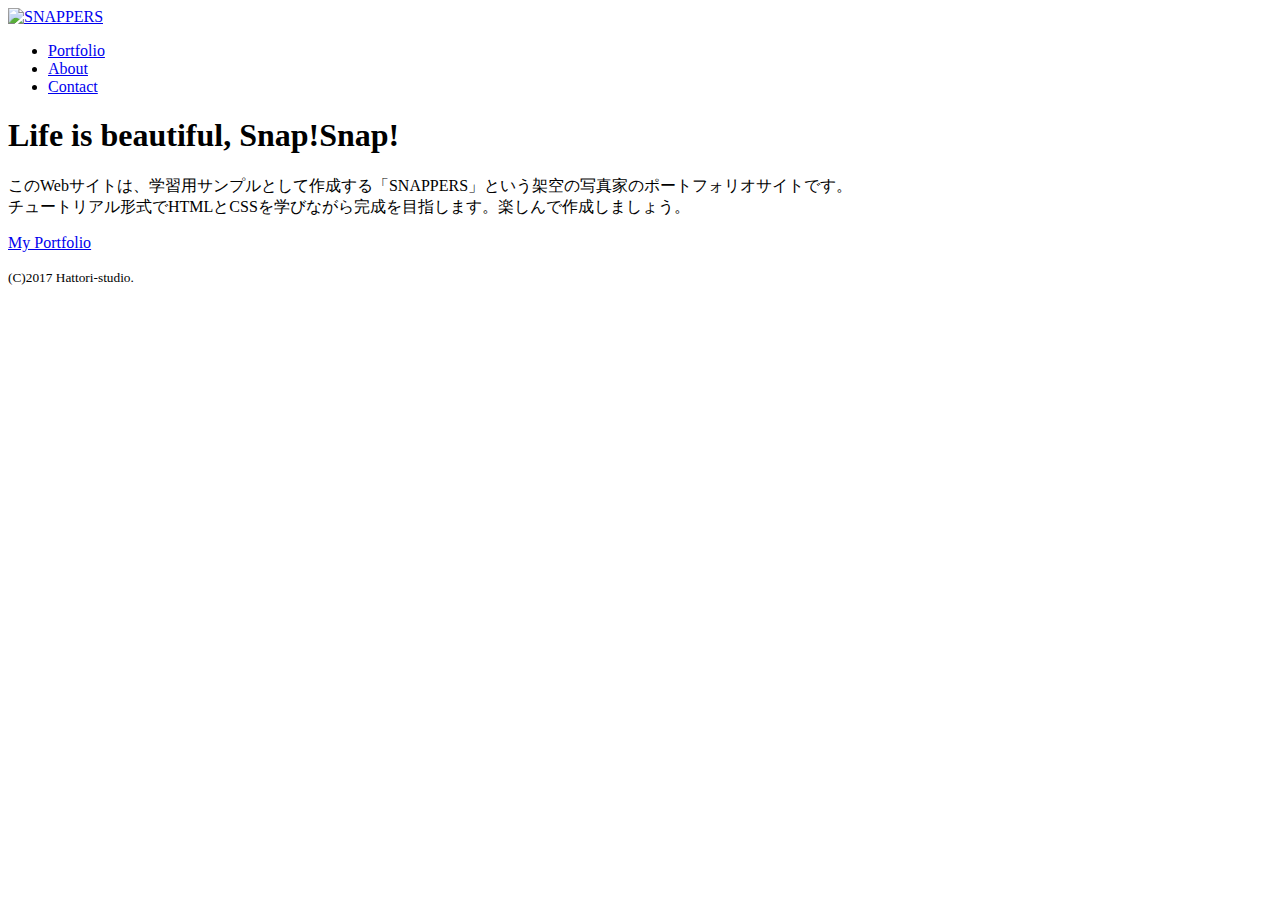
==== index.html @ 32f90e4f "Create index.html" ====
<!DOCTYPE html>
<html>
<head>
<meta charset="utf-8">
<title>風景写真家「SNAPPERS」Official Website</title>
<link href="https://fonts.googleapis.com/css?family=Bitter:400,700&display=swap" rel="stylesheet">
<link href="css/style.css" rel="stylesheet">
<link href="favicon.ico" rel="shortcut icon">
</head>
<body id="index">
  
  <!--header始まり-->
  <header>
    <div class="logo">
      <a href="index.html"><img src="images/logo.png" alt="SNAPPERS"</a>
    </div>
    <nav>
      <ul class="gloval-nav">
        <li><a href="portfolio.html">Portfolio</a></li>
        <li><a href="about.html">About</a></li>
        <li><a href="contact.html">Contact</a></li>
      </ul>
    </nav>
  </header>
  <!--header終わり-->
    
  <!--  wrap始まり  -->
  <div id="wrap">
    <div class="content">
      <h1>Life is beautiful, Snap!Snap!</h1>
      <p>このWebサイトは、学習用サンプルとして作成する「SNAPPERS」という架空の写真家のポートフォリオサイトです。<br>チュートリアル形式でHTMLとCSSを学びながら完成を目指します。楽しんで作成しましょう。</p>
      <p class="btn"><a href="portfolio.html">My Portfolio</a></p>
    </div>
  </div>
  <!--  wrap終わり  -->  
  
  <!--footer始まり    -->
  <footer>
    <small>(C)2017 Hattori-studio.</small>
  </footer>
  <!--footer終わり    -->
    
</body>
</html>
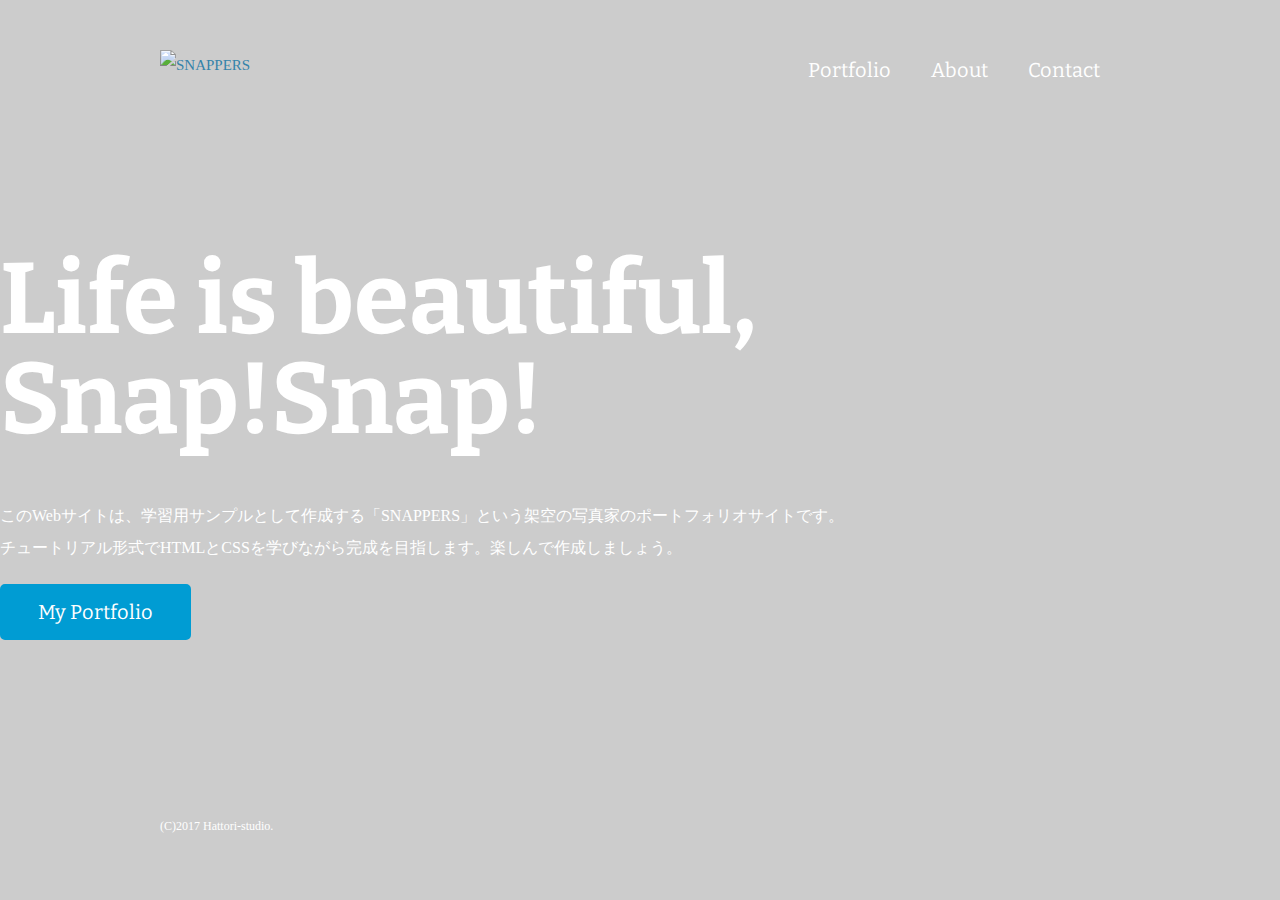
==== commit 98fafa73: "Update index.html" ====
--- a/index.html
+++ b/index.html
@@ -4,7 +4,7 @@
 <meta charset="utf-8">
 <title>風景写真家「SNAPPERS」Official Website</title>
 <link href="https://fonts.googleapis.com/css?family=Bitter:400,700&display=swap" rel="stylesheet">
-<link href="css/style.css" rel="stylesheet">
+<link href="style.css" rel="stylesheet">
 <link href="favicon.ico" rel="shortcut icon">
 </head>
 <body id="index">
--- a/style.css
+++ b/style.css
@@ -0,0 +1,454 @@
+@charset "utf-8";
+
+body {
+  margin: 0;
+  padding: 0;
+  background-color: #cccccc;
+  color: #333333;
+  font-size: 15px;
+  line-height: 2;
+}
+
+p,h1,h2,h3,h4,h5,h6 {
+  margin-top: 0;
+}
+
+img {
+  vertical-align: bottom;
+}
+
+ul {
+  margin: 0;
+  padding: 0;
+}
+
+a {
+  color: #3583aa;
+  text-decoration: none;
+}
+
+a:visited {
+  color: #788d98;
+}
+
+a:hover {
+  text-decoration: underline;
+}
+
+header {
+  width: 960px;
+  height: 100px;
+  margin: 0 auto;  
+}
+
+.logo {
+  float: left;
+  margin-top: 50px;
+}
+
+.gloval-nav {
+  float: right;
+  margin-top: 50px;
+}
+
+.gloval-nav li{
+  float: left;
+  margin: 0 20px;
+  font-size: 20px;
+  list-style: none;
+  font-family: 'Bitter', serif;
+}
+
+.gloval-nav li a {
+  color: #ffffff;
+}
+
+.gloval-nav li a:hover{
+  border-bottom: 2px solid #ffffff;
+  padding-bottom: 3px;
+  text-decoration: none;
+}
+
+#wrap {
+  clear: both;
+  background-color: #ffffff;
+  margin-top: 220px;
+  padding: 35px 0;
+}
+
+.content{
+  width: 960px;
+  margin: o auto;
+}
+
+footer {
+  text-align: center;
+  color: #ffffff;
+  padding:  20px 0;
+  background-color: #767671
+}
+
+footer small {
+  font-size: 12px
+}
+
+#index h1 {
+  font-size: 100px;
+  line-height: 1;
+  color: #ffffff;
+  font-family: 'Bitter', serif; 
+  margin-bottom: 50px;
+  border: none;
+}
+
+#index .content {
+  margin-top: 150px;
+}
+
+#index p {
+  font-size: 16px;
+  color: #ffffff
+}
+
+.btn a {
+  background-color: #009cd3;
+  color: #ffffff;
+  font-size: 20px;
+  font-family: 'Bitter', serif;
+  width: 185px;
+  display: block;
+  text-align: center;
+  line-height: 50px;
+  margin-top: 20px;
+  border-radius: 5px;
+  border: 3px solid #009cd3;
+}
+
+.btn a:hover {
+  text-decoration: none;
+  background-color: #ffffff;
+  color: #009cd3;
+}
+
+#index footer {
+  width: 960px;
+  margin: 150px auto 0 auto;
+  text-align: left;
+  background-color: transparent
+}
+
+#index {
+  background-image: url(../images/bg-index.jpg);
+  background-repeat: no-repeat;
+  background-position: center center;
+  background-attachment: fixed;
+  background-size: cover;
+}
+
+#about {
+  background-image: url(../images/bg-about.jpg);
+  background-repeat: no-repeat;
+  background-position: center top;
+  background-attachment: fixed;
+  background-size: 100% auto;
+}
+
+.main-center {
+  width: 940px;
+  margin: 0 auto;
+}
+
+h1{
+  font-family: 'Bitter', serif;
+  font-size: 35px;
+  border-bottom: 1px solid #cccccc;
+}
+
+h2{
+  font-family: 'Bitter', serif;
+  font-size: 24px;
+}
+
+.icon:before {
+  content: "";
+  padding-right: 10px;
+  border-left: 7px solid #9cb4a4;
+}
+
+#about .profile-txt{
+  width: 540px;
+  float: left;
+}
+
+#about .profile-txt span{
+  font-weight: bold;
+}
+
+#about .profile-image{
+  float: right;
+}
+
+.clearfix:after {
+  content: "";
+  display: block;
+  clear: both;
+}
+
+section{
+  margin-bottom: 35px;
+}
+
+#about .career th{
+  width: 240px;
+  background-color: #f0f0f0;
+  padding: 12px 0;
+  border: 1px solid #cccccc;
+}
+
+#about .career td{
+  width: 660px;
+  padding: 12px 0 12px 40px;
+  border: 1px solid #cccccc;
+}
+
+table{
+  border-spacing: 0;
+  border-collapse: collapse;
+}
+
+#index #wrap{
+  background-color: transparent;
+  margin-top: 0;
+  padding: 0;
+}
+
+#portfolio {
+  background-image: url(../images/bg-portfolio.jpg);
+  background-repeat: no-repeat;
+  background-position: center top;
+  background-attachment: fixed;
+  background-size: 100% auto;
+}
+
+.main{
+  width: 700px;
+  margin: 0 10px;
+  float: left;  
+}
+
+.sidebar{
+  width: 200px;
+  margin: 0 10px 0 30px;
+  float: right;
+  font-family: 'Bitter', serif;
+}
+
+a img:hover{
+  opacity: 0.8;
+}
+
+.sidebar h2{
+  margin-bottom: 10px;
+}
+
+.sidebar ul{
+  font-size: 16px;
+  margin-left: 20px;
+}
+
+.sidebar ul a{
+  color: #333333;
+}
+
+#photograph{ 
+  background-image: url(../images/bg-photograph.jpg);
+  background-repeat: no-repeat;
+  background-position: center top;
+  background-attachment: fixed;
+  background-size: 100% auto;  
+}
+
+#photograph .photograph-list li {
+  float: left;
+  list-style: none;
+  margin: 0 20px 15px 0;
+}
+
+#photograph .photograph-list li:nth-child(3n) {
+  margin-right: 0;  
+}
+
+#video{
+  background-image: url(../images/bg-video.jpg);
+  background-repeat: no-repeat;
+  background-position: center top;
+  background-attachment: fixed;
+  background-size: 100% auto;
+}
+
+#contact {
+  background-image: url(../images/bg-contact.jpg);
+  background-repeat: no-repeat;
+  background-position: center top;
+  background-attachment: fixed;
+  background-size: 100% auto;
+}
+
+#contact .access table{
+  float: left
+}
+
+#contact .access th,
+#contact .access td{
+  text-align: left;
+  vertical-align: top;
+  line-height: 2.5;
+}
+
+#contact .access td{
+  padding-left: 30px;
+}
+
+#contact .access iframe{
+  width: 460px;
+  float: right;
+}
+
+#contact .form{
+  background-color: #eaeaea;
+  padding: 30px 50px;
+}
+
+#contact .form dl dt{
+  width: 165px;
+  padding: 10px 0;
+  float: left;
+  clear: both;
+}
+
+#contact .form dl dd{
+  padding: 10px 0;
+}
+
+#contact .form .name{
+  width: 240px;
+  height: 30px;
+}
+
+#contact .form .email{
+  width: 300px;
+  height: 30px;
+}
+
+#contact .form .tel{
+  width: 240px;
+  height: 30px
+}
+
+#contact .form .type{
+  width: 180px;
+  height: 30px;
+}
+
+#contact .form .message{
+  width: 660px;
+  height: 150px;
+}
+
+#contact .form button {
+  background-color: #009cd3;
+  color: #ffffff;
+  font-size: 20px;
+  width: 120px;
+  display: block;
+  text-align: center;
+  line-height: 50px;
+  border-radius: 5px;
+  border: 3px solid #009cd3;
+  margin-left: 165px;
+}
+
+#contact .form button:hover {
+  background-color: #ffffff;
+  color: #009cd3;
+  cursor: pointer
+}
+
+#contact .form .required:after{
+  content: "*";
+  color: #ff0000;
+}
+
+#contact .form .attention{
+  margin: 20px 0 0 165px
+}
+
+@media screen and (max-width:600px) {
+/*  画面サイズが600px以下の場合に適用*/
+  
+  body {
+    font-size: 3.5vw;    
+  }
+  
+  h1{
+    font-size: 7.2vw;
+  }
+  
+  h2{
+    font-size: 6vw;
+  }
+  
+  header{
+    width: auto;
+    margin: 0 5%;
+  }
+  
+  .logo{
+    float: none;
+    margin-top: 60px;
+    text-align: center;
+  }
+  
+  .gloval-nav{
+    float: none;
+    margin-top: 40px;
+    text-align: center;
+  }
+  
+  .gloval-nav li{
+    display: inline;
+    float: none;
+    margin: 0 8px;
+  }
+  
+  #wrap{
+    margin-top: 40px;
+    padding: 35px 0 0;
+  }
+  
+  .content{
+    width: 100%;
+  }
+  
+  .main{
+    float: none;
+    width: auto;
+    margin: 0 5%;
+  }
+  
+  h2 img{
+    max-width: 100%;
+  }
+  
+  #portfolio{
+    background-image: url(../images/bg-portfolio-sp.jpg);
+  }
+  
+  .sidebar{
+    width: auto;
+    float: none;
+    margin: 0;
+    padding: 30px 10px 10px;
+    background-color: #f7f6f4;
+  }
+}
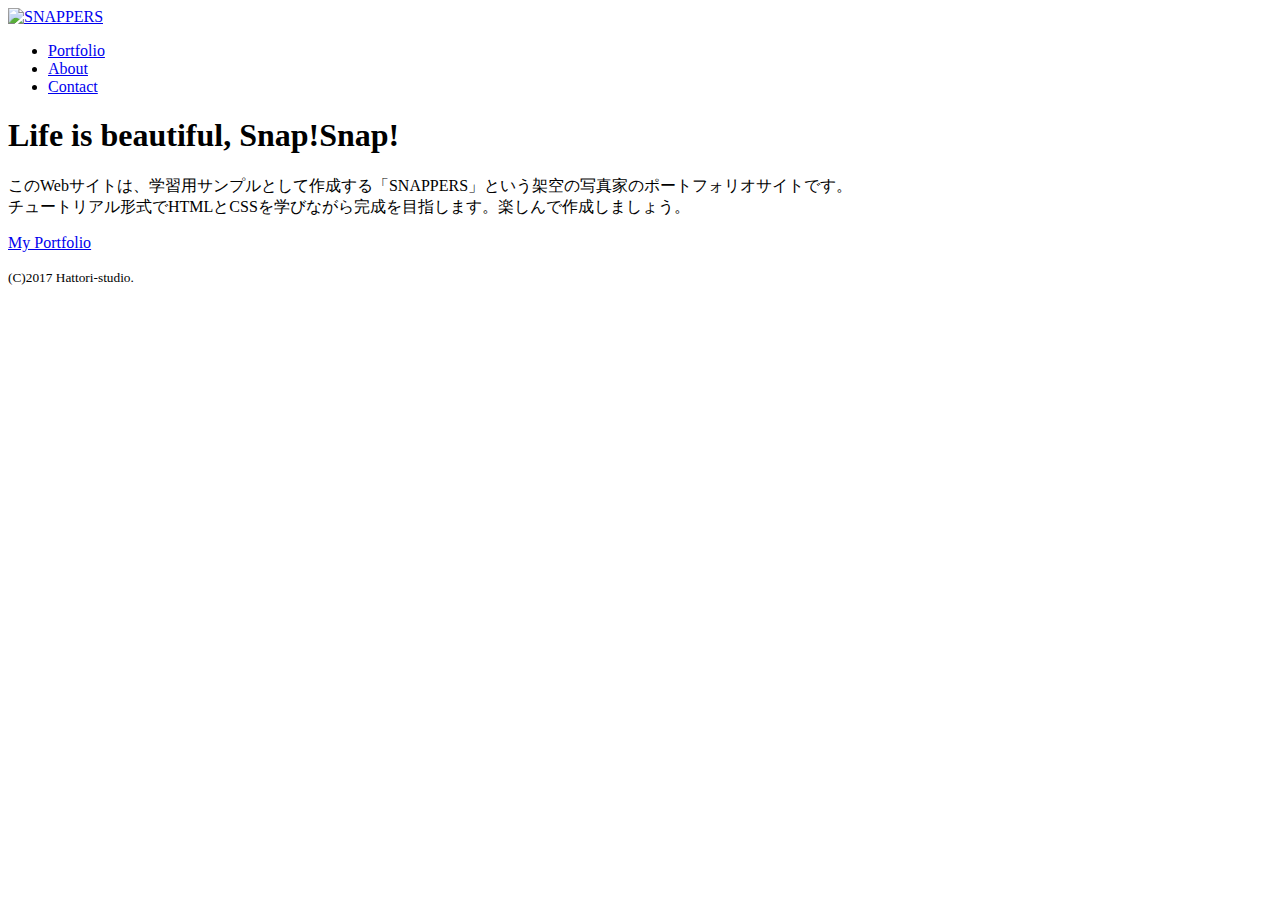
==== commit 6b423b77: "Update index.html" ====
--- a/index.html
+++ b/index.html
@@ -4,7 +4,7 @@
 <meta charset="utf-8">
 <title>風景写真家「SNAPPERS」Official Website</title>
 <link href="https://fonts.googleapis.com/css?family=Bitter:400,700&display=swap" rel="stylesheet">
-<link href="style.css" rel="stylesheet">
+<link href="css/style.css" rel="stylesheet">
 <link href="favicon.ico" rel="shortcut icon">
 </head>
 <body id="index">
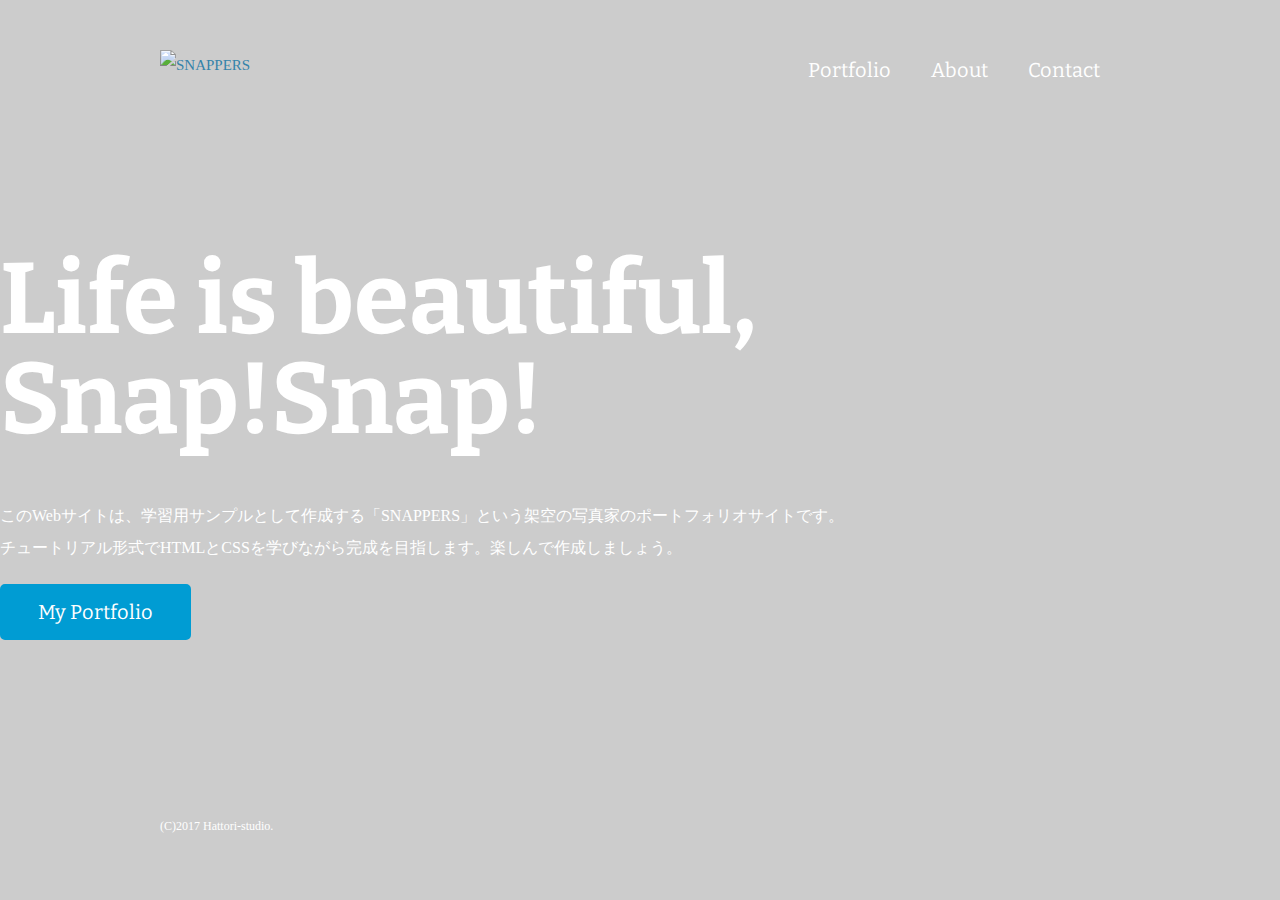
==== commit 5f709a73: "Update index.html" ====
--- a/index.html
+++ b/index.html
@@ -4,7 +4,7 @@
 <meta charset="utf-8">
 <title>風景写真家「SNAPPERS」Official Website</title>
 <link href="https://fonts.googleapis.com/css?family=Bitter:400,700&display=swap" rel="stylesheet">
-<link href="css/style.css" rel="stylesheet">
+<link href="style.css" rel="stylesheet">
 <link href="favicon.ico" rel="shortcut icon">
 </head>
 <body id="index">
--- a/style.css
+++ b/style.css
@@ -0,0 +1,454 @@
+@charset "utf-8";
+
+body {
+  margin: 0;
+  padding: 0;
+  background-color: #cccccc;
+  color: #333333;
+  font-size: 15px;
+  line-height: 2;
+}
+
+p,h1,h2,h3,h4,h5,h6 {
+  margin-top: 0;
+}
+
+img {
+  vertical-align: bottom;
+}
+
+ul {
+  margin: 0;
+  padding: 0;
+}
+
+a {
+  color: #3583aa;
+  text-decoration: none;
+}
+
+a:visited {
+  color: #788d98;
+}
+
+a:hover {
+  text-decoration: underline;
+}
+
+header {
+  width: 960px;
+  height: 100px;
+  margin: 0 auto;  
+}
+
+.logo {
+  float: left;
+  margin-top: 50px;
+}
+
+.gloval-nav {
+  float: right;
+  margin-top: 50px;
+}
+
+.gloval-nav li{
+  float: left;
+  margin: 0 20px;
+  font-size: 20px;
+  list-style: none;
+  font-family: 'Bitter', serif;
+}
+
+.gloval-nav li a {
+  color: #ffffff;
+}
+
+.gloval-nav li a:hover{
+  border-bottom: 2px solid #ffffff;
+  padding-bottom: 3px;
+  text-decoration: none;
+}
+
+#wrap {
+  clear: both;
+  background-color: #ffffff;
+  margin-top: 220px;
+  padding: 35px 0;
+}
+
+.content{
+  width: 960px;
+  margin: o auto;
+}
+
+footer {
+  text-align: center;
+  color: #ffffff;
+  padding:  20px 0;
+  background-color: #767671
+}
+
+footer small {
+  font-size: 12px
+}
+
+#index h1 {
+  font-size: 100px;
+  line-height: 1;
+  color: #ffffff;
+  font-family: 'Bitter', serif; 
+  margin-bottom: 50px;
+  border: none;
+}
+
+#index .content {
+  margin-top: 150px;
+}
+
+#index p {
+  font-size: 16px;
+  color: #ffffff
+}
+
+.btn a {
+  background-color: #009cd3;
+  color: #ffffff;
+  font-size: 20px;
+  font-family: 'Bitter', serif;
+  width: 185px;
+  display: block;
+  text-align: center;
+  line-height: 50px;
+  margin-top: 20px;
+  border-radius: 5px;
+  border: 3px solid #009cd3;
+}
+
+.btn a:hover {
+  text-decoration: none;
+  background-color: #ffffff;
+  color: #009cd3;
+}
+
+#index footer {
+  width: 960px;
+  margin: 150px auto 0 auto;
+  text-align: left;
+  background-color: transparent
+}
+
+#index {
+  background-image: url(../images/bg-index.jpg);
+  background-repeat: no-repeat;
+  background-position: center center;
+  background-attachment: fixed;
+  background-size: cover;
+}
+
+#about {
+  background-image: url(../images/bg-about.jpg);
+  background-repeat: no-repeat;
+  background-position: center top;
+  background-attachment: fixed;
+  background-size: 100% auto;
+}
+
+.main-center {
+  width: 940px;
+  margin: 0 auto;
+}
+
+h1{
+  font-family: 'Bitter', serif;
+  font-size: 35px;
+  border-bottom: 1px solid #cccccc;
+}
+
+h2{
+  font-family: 'Bitter', serif;
+  font-size: 24px;
+}
+
+.icon:before {
+  content: "";
+  padding-right: 10px;
+  border-left: 7px solid #9cb4a4;
+}
+
+#about .profile-txt{
+  width: 540px;
+  float: left;
+}
+
+#about .profile-txt span{
+  font-weight: bold;
+}
+
+#about .profile-image{
+  float: right;
+}
+
+.clearfix:after {
+  content: "";
+  display: block;
+  clear: both;
+}
+
+section{
+  margin-bottom: 35px;
+}
+
+#about .career th{
+  width: 240px;
+  background-color: #f0f0f0;
+  padding: 12px 0;
+  border: 1px solid #cccccc;
+}
+
+#about .career td{
+  width: 660px;
+  padding: 12px 0 12px 40px;
+  border: 1px solid #cccccc;
+}
+
+table{
+  border-spacing: 0;
+  border-collapse: collapse;
+}
+
+#index #wrap{
+  background-color: transparent;
+  margin-top: 0;
+  padding: 0;
+}
+
+#portfolio {
+  background-image: url(../images/bg-portfolio.jpg);
+  background-repeat: no-repeat;
+  background-position: center top;
+  background-attachment: fixed;
+  background-size: 100% auto;
+}
+
+.main{
+  width: 700px;
+  margin: 0 10px;
+  float: left;  
+}
+
+.sidebar{
+  width: 200px;
+  margin: 0 10px 0 30px;
+  float: right;
+  font-family: 'Bitter', serif;
+}
+
+a img:hover{
+  opacity: 0.8;
+}
+
+.sidebar h2{
+  margin-bottom: 10px;
+}
+
+.sidebar ul{
+  font-size: 16px;
+  margin-left: 20px;
+}
+
+.sidebar ul a{
+  color: #333333;
+}
+
+#photograph{ 
+  background-image: url(../images/bg-photograph.jpg);
+  background-repeat: no-repeat;
+  background-position: center top;
+  background-attachment: fixed;
+  background-size: 100% auto;  
+}
+
+#photograph .photograph-list li {
+  float: left;
+  list-style: none;
+  margin: 0 20px 15px 0;
+}
+
+#photograph .photograph-list li:nth-child(3n) {
+  margin-right: 0;  
+}
+
+#video{
+  background-image: url(../images/bg-video.jpg);
+  background-repeat: no-repeat;
+  background-position: center top;
+  background-attachment: fixed;
+  background-size: 100% auto;
+}
+
+#contact {
+  background-image: url(../images/bg-contact.jpg);
+  background-repeat: no-repeat;
+  background-position: center top;
+  background-attachment: fixed;
+  background-size: 100% auto;
+}
+
+#contact .access table{
+  float: left
+}
+
+#contact .access th,
+#contact .access td{
+  text-align: left;
+  vertical-align: top;
+  line-height: 2.5;
+}
+
+#contact .access td{
+  padding-left: 30px;
+}
+
+#contact .access iframe{
+  width: 460px;
+  float: right;
+}
+
+#contact .form{
+  background-color: #eaeaea;
+  padding: 30px 50px;
+}
+
+#contact .form dl dt{
+  width: 165px;
+  padding: 10px 0;
+  float: left;
+  clear: both;
+}
+
+#contact .form dl dd{
+  padding: 10px 0;
+}
+
+#contact .form .name{
+  width: 240px;
+  height: 30px;
+}
+
+#contact .form .email{
+  width: 300px;
+  height: 30px;
+}
+
+#contact .form .tel{
+  width: 240px;
+  height: 30px
+}
+
+#contact .form .type{
+  width: 180px;
+  height: 30px;
+}
+
+#contact .form .message{
+  width: 660px;
+  height: 150px;
+}
+
+#contact .form button {
+  background-color: #009cd3;
+  color: #ffffff;
+  font-size: 20px;
+  width: 120px;
+  display: block;
+  text-align: center;
+  line-height: 50px;
+  border-radius: 5px;
+  border: 3px solid #009cd3;
+  margin-left: 165px;
+}
+
+#contact .form button:hover {
+  background-color: #ffffff;
+  color: #009cd3;
+  cursor: pointer
+}
+
+#contact .form .required:after{
+  content: "*";
+  color: #ff0000;
+}
+
+#contact .form .attention{
+  margin: 20px 0 0 165px
+}
+
+@media screen and (max-width:600px) {
+/*  画面サイズが600px以下の場合に適用*/
+  
+  body {
+    font-size: 3.5vw;    
+  }
+  
+  h1{
+    font-size: 7.2vw;
+  }
+  
+  h2{
+    font-size: 6vw;
+  }
+  
+  header{
+    width: auto;
+    margin: 0 5%;
+  }
+  
+  .logo{
+    float: none;
+    margin-top: 60px;
+    text-align: center;
+  }
+  
+  .gloval-nav{
+    float: none;
+    margin-top: 40px;
+    text-align: center;
+  }
+  
+  .gloval-nav li{
+    display: inline;
+    float: none;
+    margin: 0 8px;
+  }
+  
+  #wrap{
+    margin-top: 40px;
+    padding: 35px 0 0;
+  }
+  
+  .content{
+    width: 100%;
+  }
+  
+  .main{
+    float: none;
+    width: auto;
+    margin: 0 5%;
+  }
+  
+  h2 img{
+    max-width: 100%;
+  }
+  
+  #portfolio{
+    background-image: url(../images/bg-portfolio-sp.jpg);
+  }
+  
+  .sidebar{
+    width: auto;
+    float: none;
+    margin: 0;
+    padding: 30px 10px 10px;
+    background-color: #f7f6f4;
+  }
+}
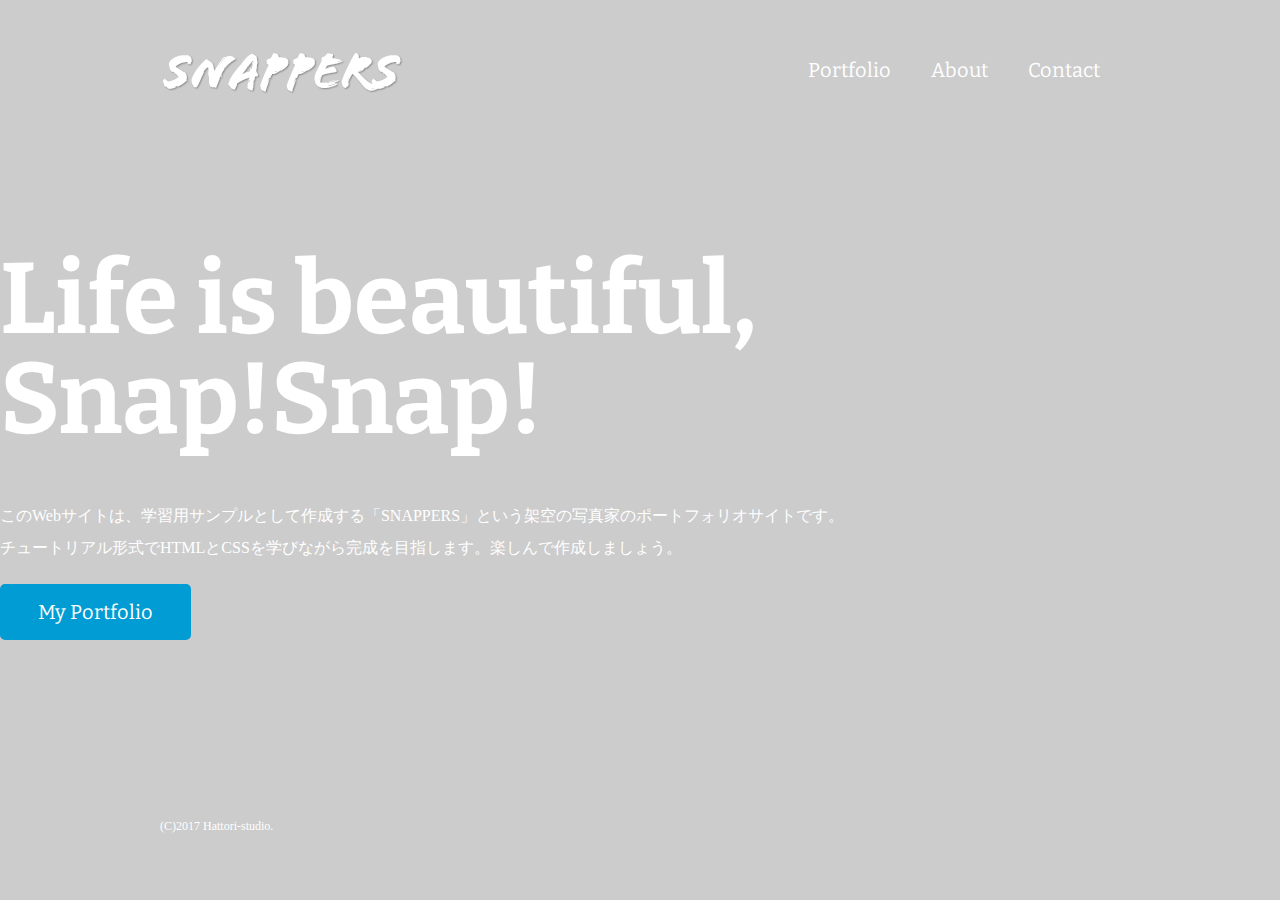
==== commit 67695b69: "Update index.html" ====
--- a/index.html
+++ b/index.html
@@ -12,7 +12,7 @@
   <!--header始まり-->
   <header>
     <div class="logo">
-      <a href="index.html"><img src="images/logo.png" alt="SNAPPERS"</a>
+      <a href="index.html"><img src="logo.png" alt="SNAPPERS"</a>
     </div>
     <nav>
       <ul class="gloval-nav">
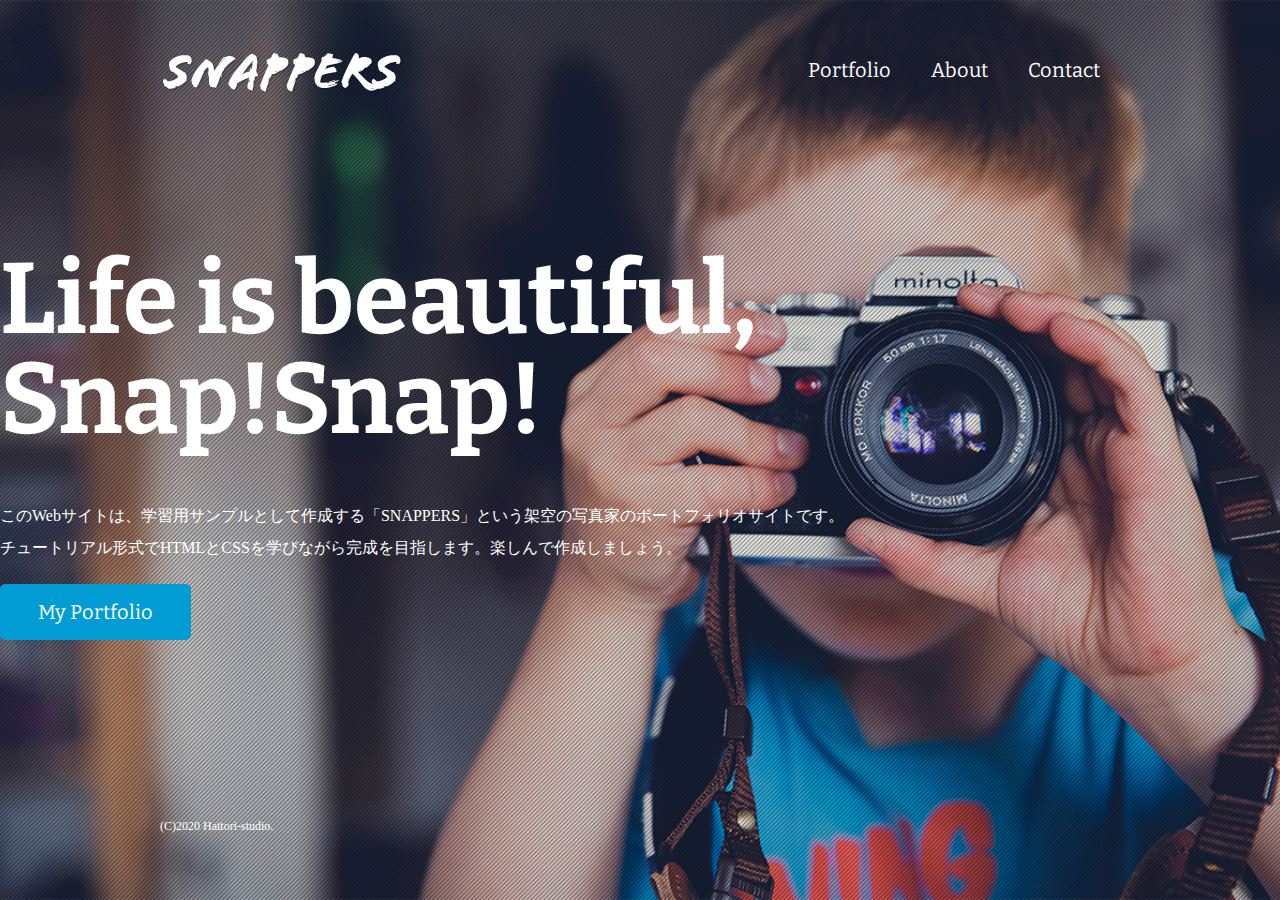
==== commit 5d662113: "Update index.html" ====
--- a/index.html
+++ b/index.html
@@ -36,7 +36,7 @@
   
   <!--footer始まり    -->
   <footer>
-    <small>(C)2017 Hattori-studio.</small>
+    <small>(C)2020 Hattori-studio.</small>
   </footer>
   <!--footer終わり    -->
     
--- a/style.css
+++ b/style.css
@@ -138,7 +138,7 @@
 }
 
 #index {
-  background-image: url(../images/bg-index.jpg);
+  background-image: url(bg-index.jpg);
   background-repeat: no-repeat;
   background-position: center center;
   background-attachment: fixed;
@@ -146,7 +146,7 @@
 }
 
 #about {
-  background-image: url(../images/bg-about.jpg);
+  background-image: url(bg-about.jpg);
   background-repeat: no-repeat;
   background-position: center top;
   background-attachment: fixed;
@@ -223,7 +223,7 @@
 }
 
 #portfolio {
-  background-image: url(../images/bg-portfolio.jpg);
+  background-image: url(bg-portfolio.jpg);
   background-repeat: no-repeat;
   background-position: center top;
   background-attachment: fixed;
@@ -261,7 +261,7 @@
 }
 
 #photograph{ 
-  background-image: url(../images/bg-photograph.jpg);
+  background-image: url(bg-photograph.jpg);
   background-repeat: no-repeat;
   background-position: center top;
   background-attachment: fixed;
@@ -279,7 +279,7 @@
 }
 
 #video{
-  background-image: url(../images/bg-video.jpg);
+  background-image: url(bg-video.jpg);
   background-repeat: no-repeat;
   background-position: center top;
   background-attachment: fixed;
@@ -287,7 +287,7 @@
 }
 
 #contact {
-  background-image: url(../images/bg-contact.jpg);
+  background-image: url(bg-contact.jpg);
   background-repeat: no-repeat;
   background-position: center top;
   background-attachment: fixed;
@@ -441,7 +441,7 @@
   }
   
   #portfolio{
-    background-image: url(../images/bg-portfolio-sp.jpg);
+    background-image: url(bg-portfolio-sp.jpg);
   }
   
   .sidebar{
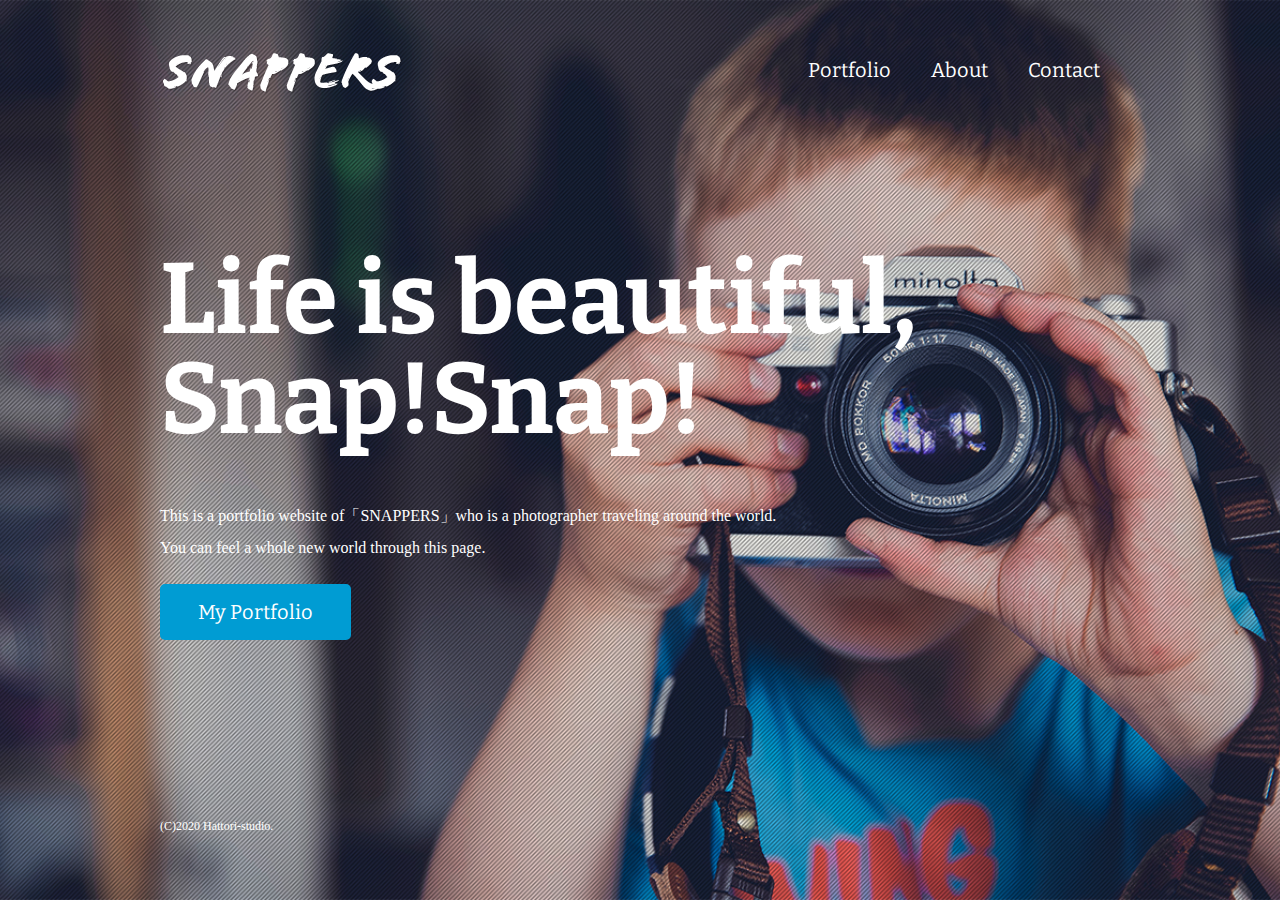
==== commit f0910a65: "Update index.html" ====
--- a/index.html
+++ b/index.html
@@ -28,7 +28,7 @@
   <div id="wrap">
     <div class="content">
       <h1>Life is beautiful, Snap!Snap!</h1>
-      <p>このWebサイトは、学習用サンプルとして作成する「SNAPPERS」という架空の写真家のポートフォリオサイトです。<br>チュートリアル形式でHTMLとCSSを学びながら完成を目指します。楽しんで作成しましょう。</p>
+      <p>This is a portfolio website of「SNAPPERS」who is a photographer traveling around the world.<br>You can feel a whole new world through this page. </p>
       <p class="btn"><a href="portfolio.html">My Portfolio</a></p>
     </div>
   </div>
--- a/style.css
+++ b/style.css
@@ -78,7 +78,7 @@
 
 .content{
   width: 960px;
-  margin: o auto;
+  margin: 0 auto;
 }
 
 footer {
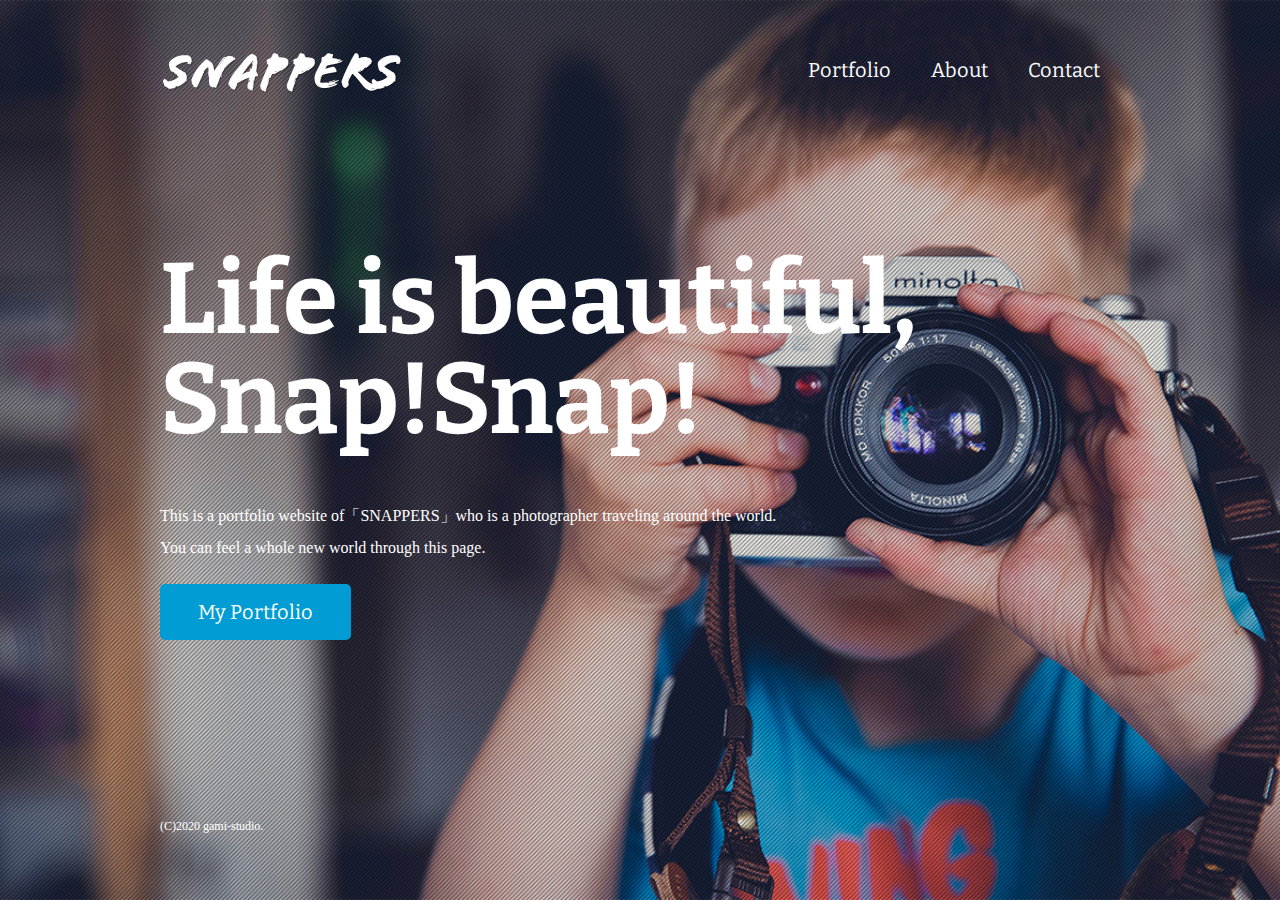
==== commit 0f5d0291: "Update index.html" ====
--- a/index.html
+++ b/index.html
@@ -36,7 +36,7 @@
   
   <!--footer始まり    -->
   <footer>
-    <small>(C)2020 Hattori-studio.</small>
+    <small>(C)2020 gami-studio.</small>
   </footer>
   <!--footer終わり    -->
     
